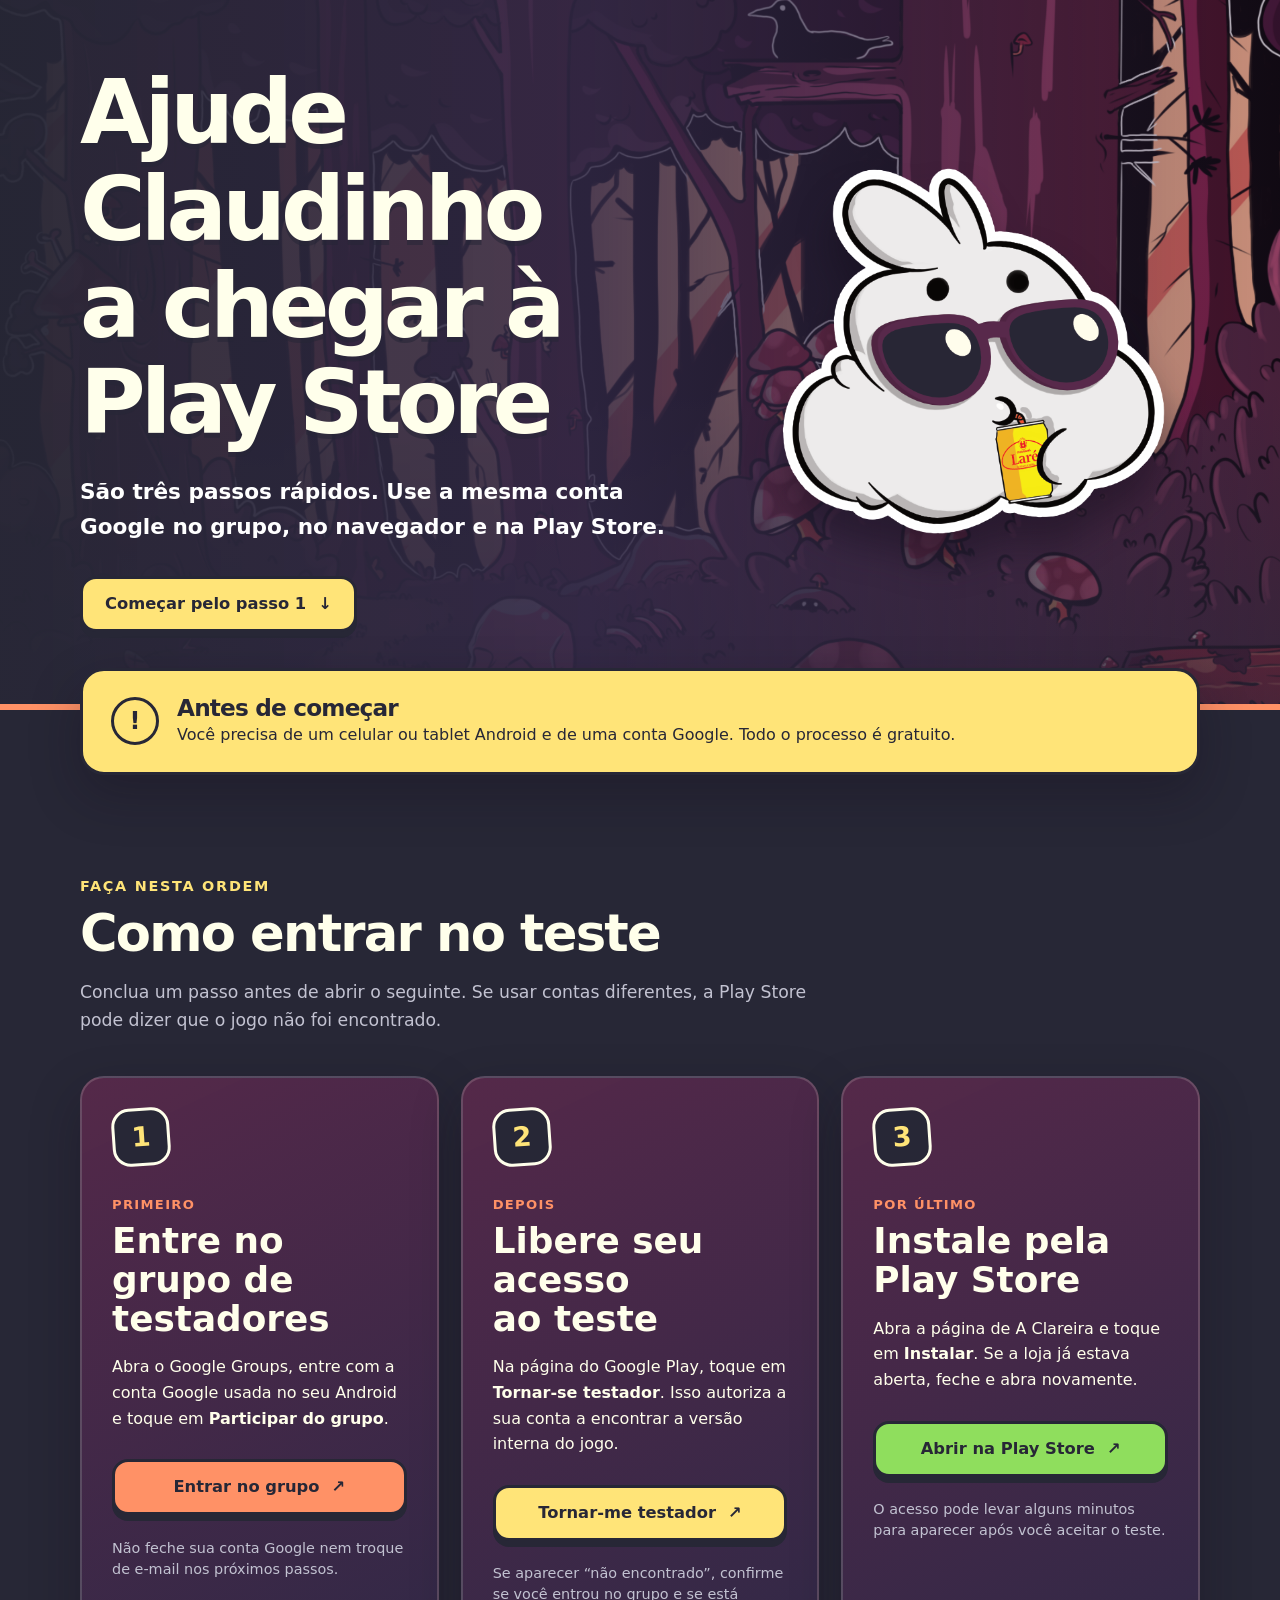
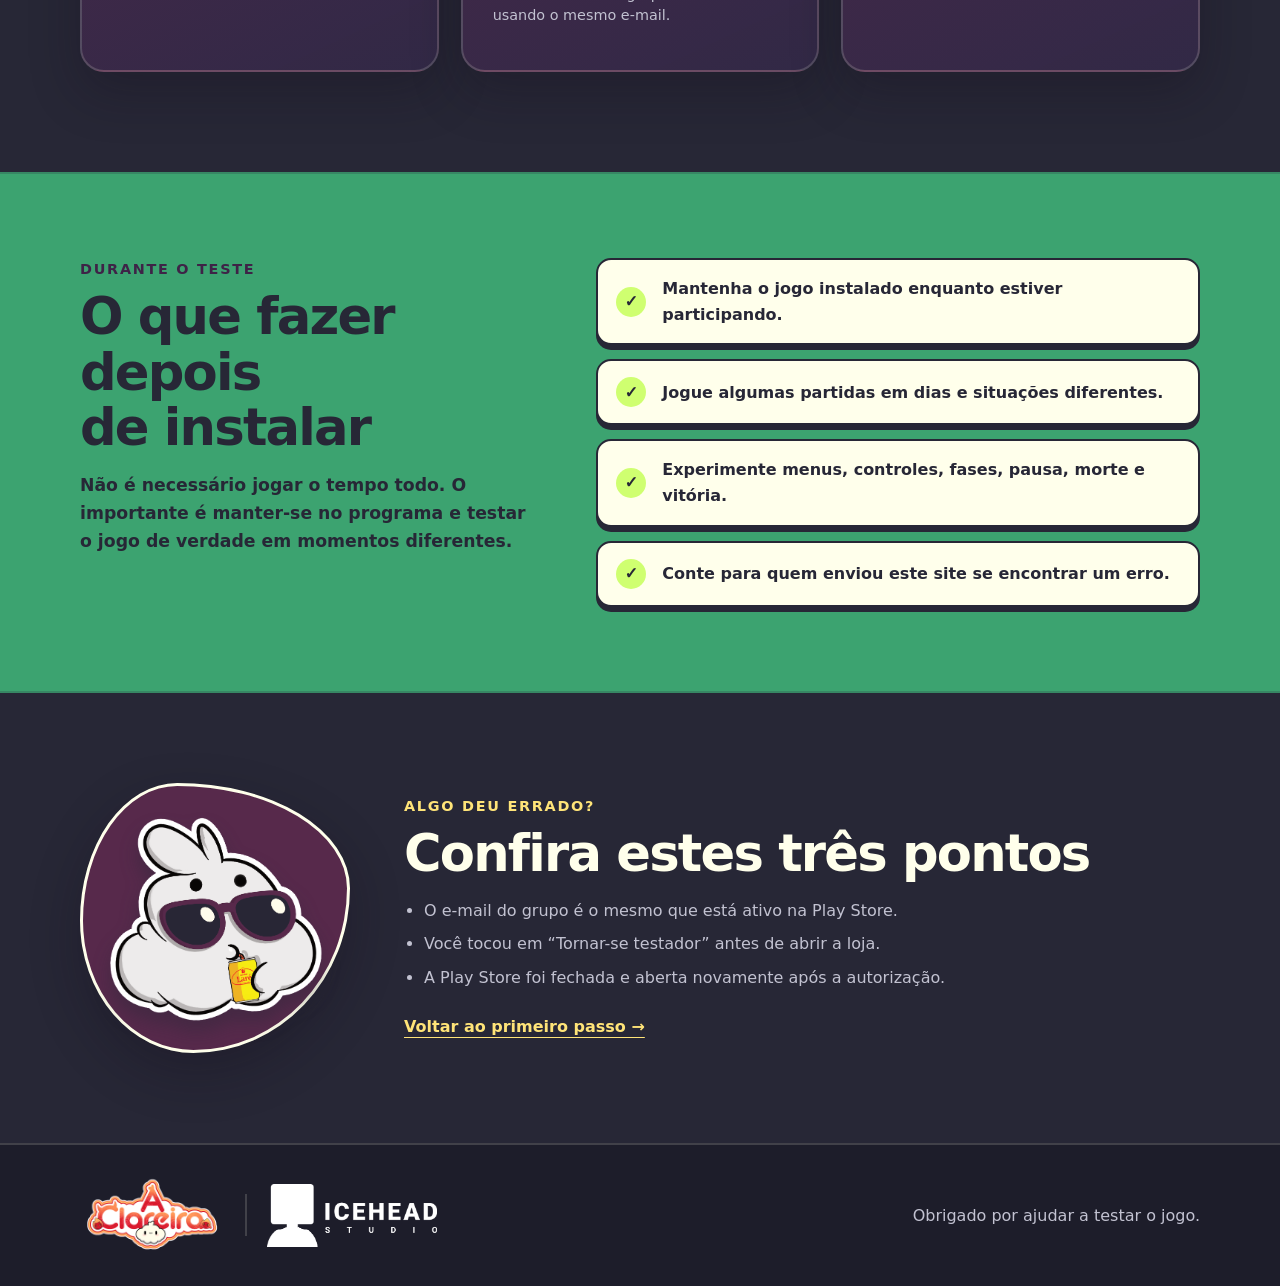
==== index.html @ 4b301a0e "Add files via upload" ====
<!doctype html>
<html lang="pt-BR">
<head>
  <meta charset="utf-8">
  <meta name="viewport" content="width=device-width, initial-scale=1">
  <meta name="theme-color" content="#322947">
  <meta name="description" content="Passo a passo para participar do teste beta de A Clareira no Android.">
  <title>Teste beta — A Clareira</title>
  <link rel="icon" href="assets/claudinho.png" type="image/png">
  <link rel="stylesheet" href="styles.css">
</head>
<body>
  <a class="skip-link" href="#conteudo">Pular para o conteúdo principal</a>
  <header class="hero">
    <div class="hero__shade"></div>
    <div class="hero__content shell">
      <div class="hero__copy">
        <h1>Ajude Claudinho a chegar à Play Store</h1>
        <p class="lead">São três passos rápidos. Use a mesma conta Google no grupo, no navegador e na Play Store.</p>
        <a class="button button--primary" href="#passos">Começar pelo passo 1 <span aria-hidden="true">↓</span></a>
      </div>
      <img class="hero__claudinho" src="assets/claudinho.png" alt="Claudinho, o protagonista de A Clareira">
    </div>
  </header>

  <main id="conteudo" tabindex="-1">
    <section class="quick-note shell" aria-label="Antes de começar">
      <div class="quick-note__icon" aria-hidden="true">!</div>
      <div>
        <h2>Antes de começar</h2>
        <p>Você precisa de um celular ou tablet Android e de uma conta Google. Todo o processo é gratuito.</p>
      </div>
    </section>

    <section class="steps shell" id="passos" aria-labelledby="steps-title">
      <div class="section-heading">
        <p class="eyebrow">Faça nesta ordem</p>
        <h2 id="steps-title">Como entrar no teste</h2>
        <p>Conclua um passo antes de abrir o seguinte. Se usar contas diferentes, a Play Store pode dizer que o jogo não foi encontrado.</p>
      </div>

      <ol class="step-list">
        <li class="step-card">
          <div class="step-card__number" aria-hidden="true">1</div>
          <div class="step-card__body">
            <p class="step-card__label">Primeiro</p>
            <h3>Entre no grupo de testadores</h3>
            <p>Abra o Google Groups, entre com a conta Google usada no seu Android e toque em <strong>Participar do grupo</strong>.</p>
            <a class="button button--hot" data-link="group" href="#" aria-label="Entrar no grupo de testadores, abre em uma nova guia">Entrar no grupo <span aria-hidden="true">↗</span></a>
            <p class="step-card__hint">Não feche sua conta Google nem troque de e-mail nos próximos passos.</p>
          </div>
        </li>

        <li class="step-card">
          <div class="step-card__number" aria-hidden="true">2</div>
          <div class="step-card__body">
            <p class="step-card__label">Depois</p>
            <h3>Libere seu acesso ao teste</h3>
            <p>Na página do Google Play, toque em <strong>Tornar-se testador</strong>. Isso autoriza a sua conta a encontrar a versão interna do jogo.</p>
            <a class="button button--sun" data-link="permission" href="#" aria-label="Tornar-me testador no Google Play, abre em uma nova guia">Tornar-me testador <span aria-hidden="true">↗</span></a>
            <p class="step-card__hint">Se aparecer “não encontrado”, confirme se você entrou no grupo e se está usando o mesmo e-mail.</p>
          </div>
        </li>

        <li class="step-card">
          <div class="step-card__number" aria-hidden="true">3</div>
          <div class="step-card__body">
            <p class="step-card__label">Por último</p>
            <h3>Instale pela Play Store</h3>
            <p>Abra a página de A Clareira e toque em <strong>Instalar</strong>. Se a loja já estava aberta, feche e abra novamente.</p>
            <a class="button button--green" data-link="store" href="#" aria-label="Abrir A Clareira na Play Store, abre em uma nova guia">Abrir na Play Store <span aria-hidden="true">↗</span></a>
            <p class="step-card__hint">O acesso pode levar alguns minutos para aparecer após você aceitar o teste.</p>
          </div>
        </li>
      </ol>
    </section>

    <section class="test-guide">
      <div class="shell test-guide__grid">
        <div>
          <p class="eyebrow">Durante o teste</p>
          <h2>O que fazer depois de instalar</h2>
          <p>Não é necessário jogar o tempo todo. O importante é manter-se no programa e testar o jogo de verdade em momentos diferentes.</p>
        </div>
        <ul class="check-list">
          <li><span aria-hidden="true">✓</span> Mantenha o jogo instalado enquanto estiver participando.</li>
          <li><span aria-hidden="true">✓</span> Jogue algumas partidas em dias e situações diferentes.</li>
          <li><span aria-hidden="true">✓</span> Experimente menus, controles, fases, pausa, morte e vitória.</li>
          <li><span aria-hidden="true">✓</span> Conte para quem enviou este site se encontrar um erro.</li>
        </ul>
      </div>
    </section>

    <section class="help shell" aria-labelledby="help-title">
      <div class="help__art" aria-hidden="true">
        <img src="assets/claudinho.png" alt="">
      </div>
      <div>
        <p class="eyebrow">Algo deu errado?</p>
        <h2 id="help-title">Confira estes três pontos</h2>
        <ul>
          <li>O e-mail do grupo é o mesmo que está ativo na Play Store.</li>
          <li>Você tocou em “Tornar-se testador” antes de abrir a loja.</li>
          <li>A Play Store foi fechada e aberta novamente após a autorização.</li>
        </ul>
        <a class="text-link" data-link="group" href="#" aria-label="Voltar ao Google Groups para repetir o primeiro passo, abre em uma nova guia">Voltar ao primeiro passo →</a>
      </div>
    </section>
  </main>

  <footer>
    <div class="shell footer__inner">
      <div class="footer__brands">
        <img class="footer__game-logo" src="assets/logo.png" alt="A Clareira">
        <span class="footer__divider" aria-hidden="true"></span>
        <img class="footer__ice-logo" src="assets/treco%202.png" alt="ICE Head Studio">
      </div>
      <p>Obrigado por ajudar a testar o jogo.</p>
    </div>
  </footer>

  <script src="links.js"></script>
  <script src="script.js"></script>
</body>
</html>
---- styles.css ----
:root {
  --plum-950: #272736;
  --plum-900: #322947;
  --plum-800: #3e2347;
  --plum-700: #57294b;
  --wine: #8c3f5d;
  --red: #eb564b;
  --coral: #ff9166;
  --orange: #f2a65e;
  --sun: #ffe478;
  --lime: #cfff70;
  --leaf: #8fde5d;
  --forest: #3ca370;
  --cyan: #66ffe3;
  --paper: #ffffeb;
  --muted: #c2c2d1;
  --ink: #272736;
  --line: rgba(255, 255, 235, .16);
  --shadow: 0 20px 50px rgba(20, 12, 28, .3);
  --radius: 24px;
}

* { box-sizing: border-box; }

html { scroll-behavior: smooth; }

body {
  margin: 0;
  color: var(--paper);
  background: var(--plum-950);
  font-family: "Arial Rounded MT Bold", "Trebuchet MS", system-ui, sans-serif;
  font-size: 1rem;
  line-height: 1.6;
}

.skip-link {
  position: fixed;
  z-index: 100;
  top: 12px;
  left: 12px;
  padding: 12px 16px;
  border: 3px solid var(--plum-950);
  border-radius: 10px;
  background: var(--sun);
  color: var(--plum-950);
  font-weight: 900;
  transform: translateY(-180%);
}

.skip-link:focus {
  transform: translateY(0);
  outline: 4px solid var(--cyan);
  outline-offset: 3px;
}

#conteudo:focus { outline: none; }

img { display: block; max-width: 100%; }
a { color: inherit; }

.shell {
  width: min(1120px, calc(100% - 32px));
  margin-inline: auto;
}

.hero {
  position: relative;
  min-height: 700px;
  overflow: hidden;
  background: var(--plum-900) url("assets/forest.png") center / cover no-repeat;
  border-bottom: 6px solid var(--coral);
}

.hero__shade {
  position: absolute;
  inset: 0;
  background:
    linear-gradient(90deg, rgba(39, 39, 54, .97) 0%, rgba(50, 41, 71, .86) 46%, rgba(62, 35, 71, .25) 100%),
    linear-gradient(0deg, rgba(39, 39, 54, .7), transparent 45%);
}

.hero__content {
  position: relative;
  min-height: 700px;
  display: grid;
  grid-template-columns: minmax(0, 1.15fr) minmax(280px, .85fr);
  align-items: center;
  gap: 48px;
  padding-block: 64px 72px;
}

.hero__logo {
  position: absolute;
  top: 30px;
  left: 0;
  width: 250px;
}

.hero__copy { max-width: 690px; }

.eyebrow {
  margin: 0 0 8px;
  color: var(--sun);
  font-size: .9rem;
  font-weight: 900;
  letter-spacing: .12em;
  text-transform: uppercase;
}

h1, h2, h3 {
  margin: 0;
  text-wrap: balance;
  line-height: 1.08;
}

h1 {
  max-width: 760px;
  font-size: clamp(2.7rem, 7vw, 5.7rem);
  letter-spacing: -.055em;
  text-shadow: 0 5px 0 rgba(39, 39, 54, .55);
}

h2 { font-size: clamp(2rem, 4vw, 3.35rem); letter-spacing: -.035em; }
h3 { font-size: clamp(1.55rem, 2.8vw, 2.25rem); }

.lead {
  max-width: 670px;
  margin: 24px 0 32px;
  color: #fff;
  font-family: system-ui, sans-serif;
  font-size: clamp(1.1rem, 2vw, 1.35rem);
  font-weight: 650;
}

.hero__claudinho {
  justify-self: center;
  width: min(390px, 90%);
  filter: drop-shadow(0 28px 18px rgba(20, 12, 28, .46));
  animation: float 4s ease-in-out infinite;
}

.button {
  display: inline-flex;
  min-height: 56px;
  align-items: center;
  justify-content: center;
  gap: 12px;
  padding: 14px 22px;
  border: 3px solid var(--plum-950);
  border-radius: 16px;
  box-shadow: 0 6px 0 var(--plum-950);
  color: var(--ink);
  font-size: 1.02rem;
  font-weight: 900;
  line-height: 1.2;
  text-align: center;
  text-decoration: none;
  transition: transform .16s ease, box-shadow .16s ease, filter .16s ease;
}

.button:hover { transform: translateY(-2px); box-shadow: 0 8px 0 var(--plum-950); filter: saturate(1.12); }
.button:active { transform: translateY(4px); box-shadow: 0 2px 0 var(--plum-950); }
.button:focus-visible, .text-link:focus-visible { outline: 4px solid var(--cyan); outline-offset: 4px; }
.button--primary { background: var(--sun); }
.button--hot { background: var(--coral); }
.button--sun { background: var(--sun); }
.button--green { background: var(--leaf); }

.quick-note {
  position: relative;
  z-index: 2;
  display: grid;
  grid-template-columns: auto 1fr;
  gap: 18px;
  align-items: center;
  margin-top: -42px;
  padding: 24px 28px;
  border: 3px solid var(--plum-950);
  border-radius: var(--radius);
  background: var(--sun);
  box-shadow: var(--shadow);
  color: var(--ink);
}

.quick-note__icon {
  display: grid;
  width: 48px;
  height: 48px;
  place-items: center;
  border: 3px solid var(--ink);
  border-radius: 50%;
  font-size: 1.5rem;
  font-weight: 900;
}

.quick-note h2 { font-size: 1.45rem; }
.quick-note p { margin: 2px 0 0; font-family: system-ui, sans-serif; }

.steps { padding-block: 100px; }
.section-heading { max-width: 760px; margin-bottom: 42px; }
.section-heading > p:last-child { margin: 18px 0 0; color: var(--muted); font-family: system-ui, sans-serif; font-size: 1.08rem; }

.step-list {
  display: grid;
  grid-template-columns: repeat(3, 1fr);
  gap: 22px;
  margin: 0;
  padding: 0;
  list-style: none;
}

.step-card {
  position: relative;
  min-width: 0;
  padding: 30px;
  border: 2px solid var(--line);
  border-radius: var(--radius);
  background: linear-gradient(155deg, rgba(87, 41, 75, .95), rgba(50, 41, 71, .97));
  box-shadow: var(--shadow);
}

.step-card__number {
  display: grid;
  width: 58px;
  height: 58px;
  margin-bottom: 28px;
  place-items: center;
  border: 3px solid var(--paper);
  border-radius: 18px;
  background: var(--plum-950);
  color: var(--sun);
  font-size: 1.7rem;
  font-weight: 900;
  transform: rotate(-4deg);
}

.step-card__label {
  margin: 0 0 7px;
  color: var(--coral);
  font-size: .82rem;
  font-weight: 900;
  letter-spacing: .1em;
  text-transform: uppercase;
}

.step-card__body > p:not(.step-card__label) { font-family: system-ui, sans-serif; }
.step-card__body > .button { width: 100%; margin-block: 12px 8px; }
.step-card__hint { color: var(--muted); font-size: .9rem; line-height: 1.45; }

.test-guide {
  padding-block: 84px;
  border-block: 2px solid rgba(39, 39, 54, .22);
  background: var(--forest);
  color: var(--ink);
}

.test-guide .eyebrow { color: var(--plum-800); }
.test-guide__grid { display: grid; grid-template-columns: .85fr 1.15fr; gap: 70px; align-items: start; }
.test-guide__grid > div > p:last-child { font-family: system-ui, sans-serif; font-size: 1.08rem; font-weight: 650; }

.check-list { display: grid; gap: 14px; margin: 0; padding: 0; list-style: none; }
.check-list li {
  display: grid;
  grid-template-columns: 34px 1fr;
  gap: 12px;
  align-items: center;
  padding: 16px 18px;
  border: 2px solid var(--ink);
  border-radius: 15px;
  background: var(--paper);
  box-shadow: 0 5px 0 var(--ink);
  font-family: system-ui, sans-serif;
  font-weight: 760;
}

.check-list span { display: grid; width: 30px; height: 30px; place-items: center; border-radius: 50%; background: var(--lime); font-weight: 950; }

.help {
  display: grid;
  grid-template-columns: 270px minmax(0, 1fr);
  gap: 54px;
  align-items: center;
  padding-block: 90px;
}

.help__art {
  display: grid;
  aspect-ratio: 1;
  place-items: center;
  border: 3px solid var(--paper);
  border-radius: 36% 64% 58% 42% / 51% 39% 61% 49%;
  background: var(--plum-700);
  box-shadow: var(--shadow);
}

.help__art img { width: 82%; filter: drop-shadow(0 12px 9px rgba(39, 39, 54, .4)); }
.help ul { padding-left: 1.25rem; font-family: system-ui, sans-serif; color: var(--muted); }
.help li + li { margin-top: 8px; }
.text-link { display: inline-block; margin-top: 8px; color: var(--sun); font-weight: 900; text-underline-offset: 5px; }

footer { padding-block: 30px; border-top: 2px solid var(--line); background: #1d1d2a; }
.footer__inner { display: flex; align-items: center; justify-content: space-between; gap: 24px; }
.footer__brands { display: flex; align-items: center; gap: 20px; }
.footer__game-logo { width: 145px; }
.footer__ice-logo { width: 170px; height: auto; }
.footer__divider { width: 2px; height: 42px; background: var(--line); }
.footer__inner p { margin: 0; color: var(--muted); font-family: system-ui, sans-serif; }

@keyframes float {
  0%, 100% { transform: translateY(0) rotate(-1deg); }
  50% { transform: translateY(-18px) rotate(1deg); }
}

@media (max-width: 850px) {
  .hero, .hero__content { min-height: 760px; }
  .hero__content {
    grid-template-columns: 1fr;
    grid-template-rows: auto auto;
    align-content: start;
    gap: 26px;
    padding-block: 24px 72px;
  }
  .hero__shade { background: linear-gradient(0deg, rgba(39, 39, 54, .98) 0%, rgba(50, 41, 71, .84) 65%, rgba(62, 35, 71, .5) 100%); }
  .hero__logo {
    position: static;
    width: min(280px, 76vw);
    justify-self: center;
    transform: none;
  }
  .hero__copy { text-align: center; }
  .hero__claudinho { display: none; }
  .step-list { grid-template-columns: 1fr; }
  .test-guide__grid { grid-template-columns: 1fr; gap: 34px; }
}

@media (max-width: 620px) {
  .shell { width: min(100% - 22px, 1120px); }
  .hero, .hero__content { min-height: 680px; }
  .hero__content { padding-inline: 6px; }
  h1 { font-size: clamp(2.55rem, 14vw, 4rem); }
  .button { width: 100%; }
  .quick-note { grid-template-columns: 1fr; margin-top: -30px; padding: 22px; }
  .steps { padding-block: 76px; }
  .step-card { padding: 24px 20px; }
  .help { grid-template-columns: 1fr; padding-block: 70px; }
  .help__art { width: 190px; margin-inline: auto; }
  .footer__inner { flex-direction: column; text-align: center; }
  .footer__brands { justify-content: center; flex-wrap: wrap; }
}

@media (forced-colors: active) {
  .button, .skip-link { border: 2px solid ButtonText; }
  .step-card, .quick-note { border: 2px solid CanvasText; }
}

@media (prefers-reduced-motion: reduce) {
  html { scroll-behavior: auto; }
  *, *::before, *::after { animation-duration: .01ms !important; animation-iteration-count: 1 !important; transition-duration: .01ms !important; }
}
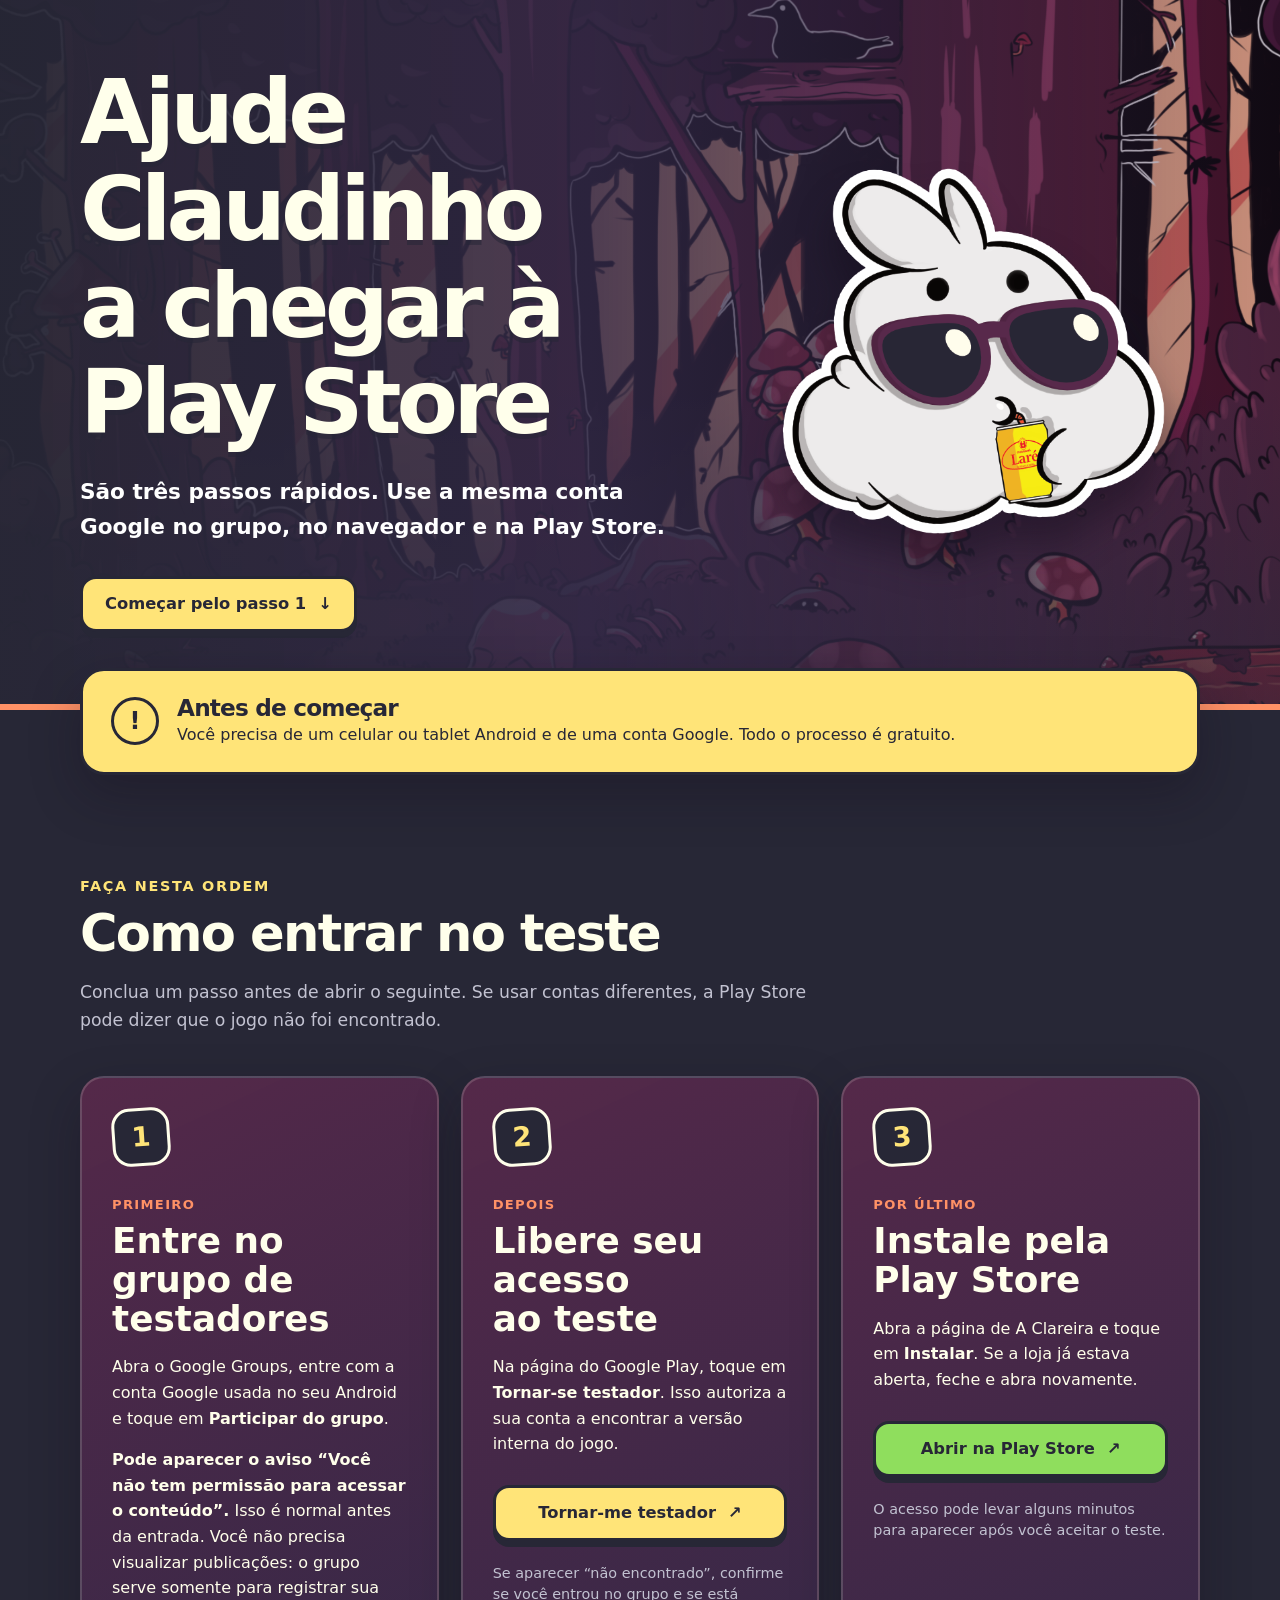
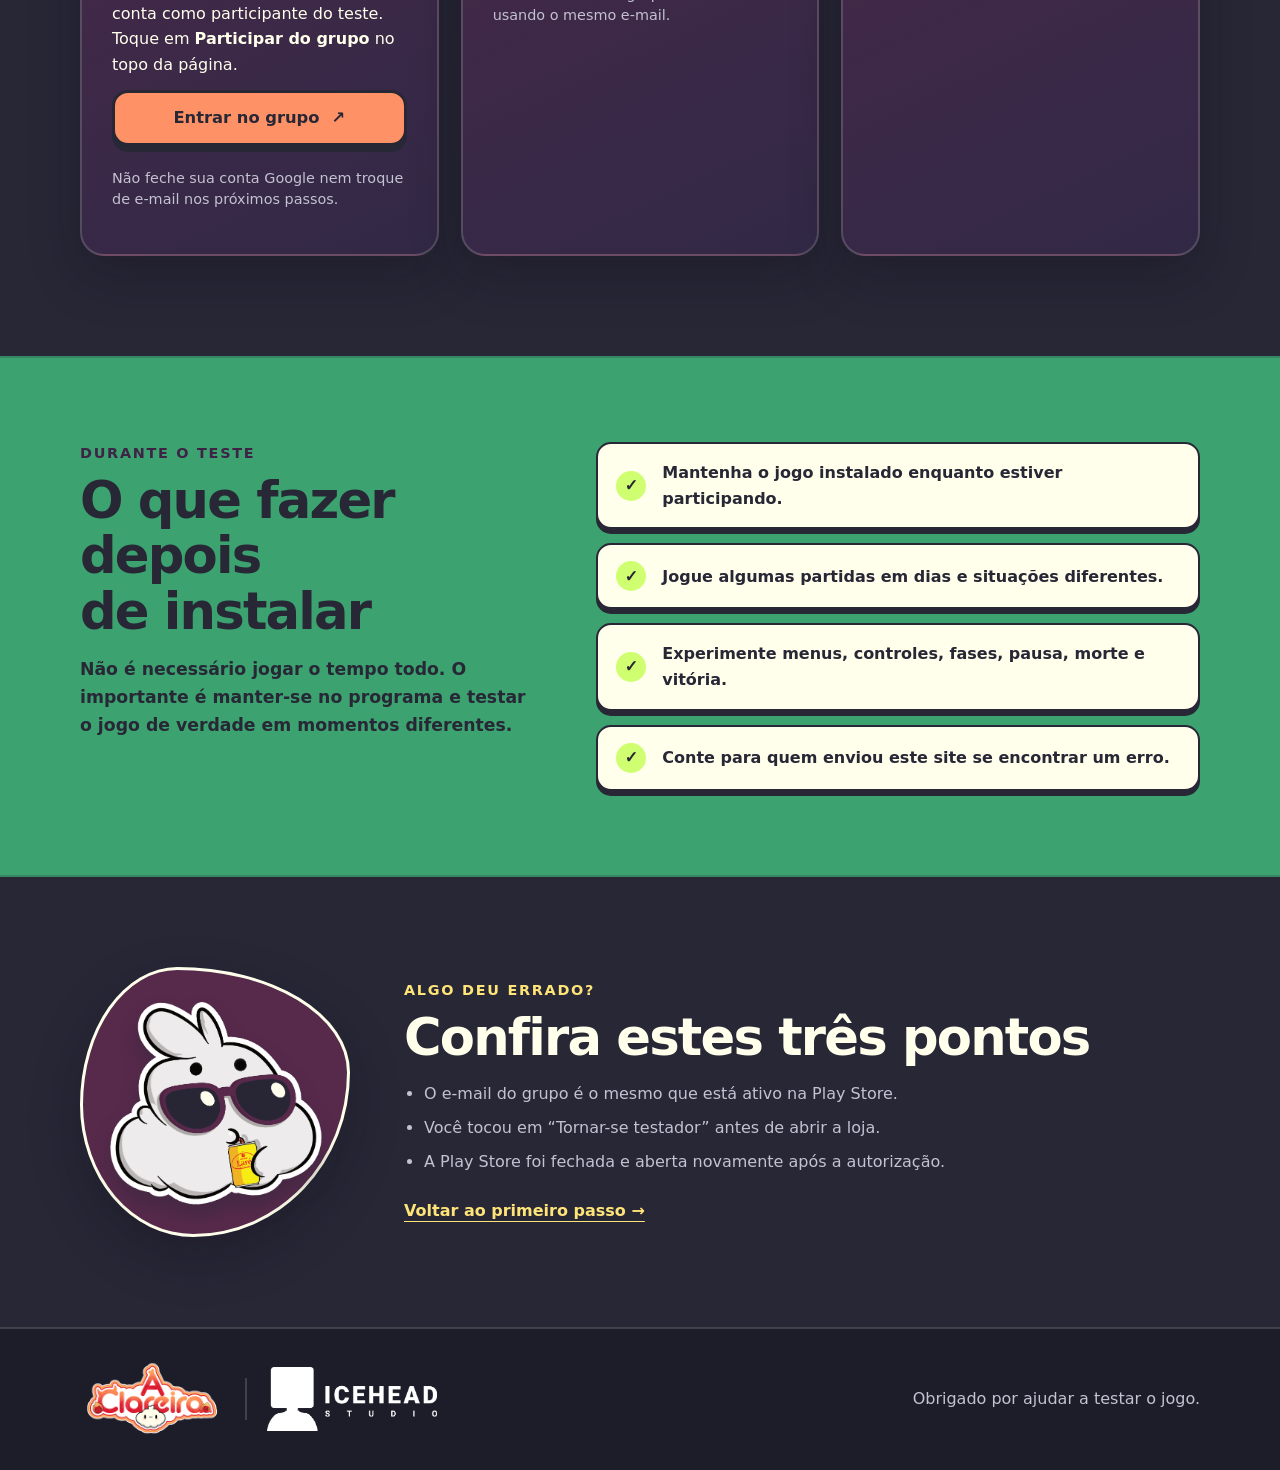
==== commit e9f2fbce: "Update index.html" ====
--- a/index.html
+++ b/index.html
@@ -46,6 +46,10 @@
             <p class="step-card__label">Primeiro</p>
             <h3>Entre no grupo de testadores</h3>
             <p>Abra o Google Groups, entre com a conta Google usada no seu Android e toque em <strong>Participar do grupo</strong>.</p>
+            <div class="step-card__notice" role="note">
+              <strong>Pode aparecer o aviso “Você não tem permissão para acessar o conteúdo”.</strong>
+              <span>Isso é normal antes da entrada. Você não precisa visualizar publicações: o grupo serve somente para registrar sua conta como participante do teste. Toque em <strong>Participar do grupo</strong> no topo da página.</span>
+            </div>
             <a class="button button--hot" data-link="group" href="#" aria-label="Entrar no grupo de testadores, abre em uma nova guia">Entrar no grupo <span aria-hidden="true">↗</span></a>
             <p class="step-card__hint">Não feche sua conta Google nem troque de e-mail nos próximos passos.</p>
           </div>
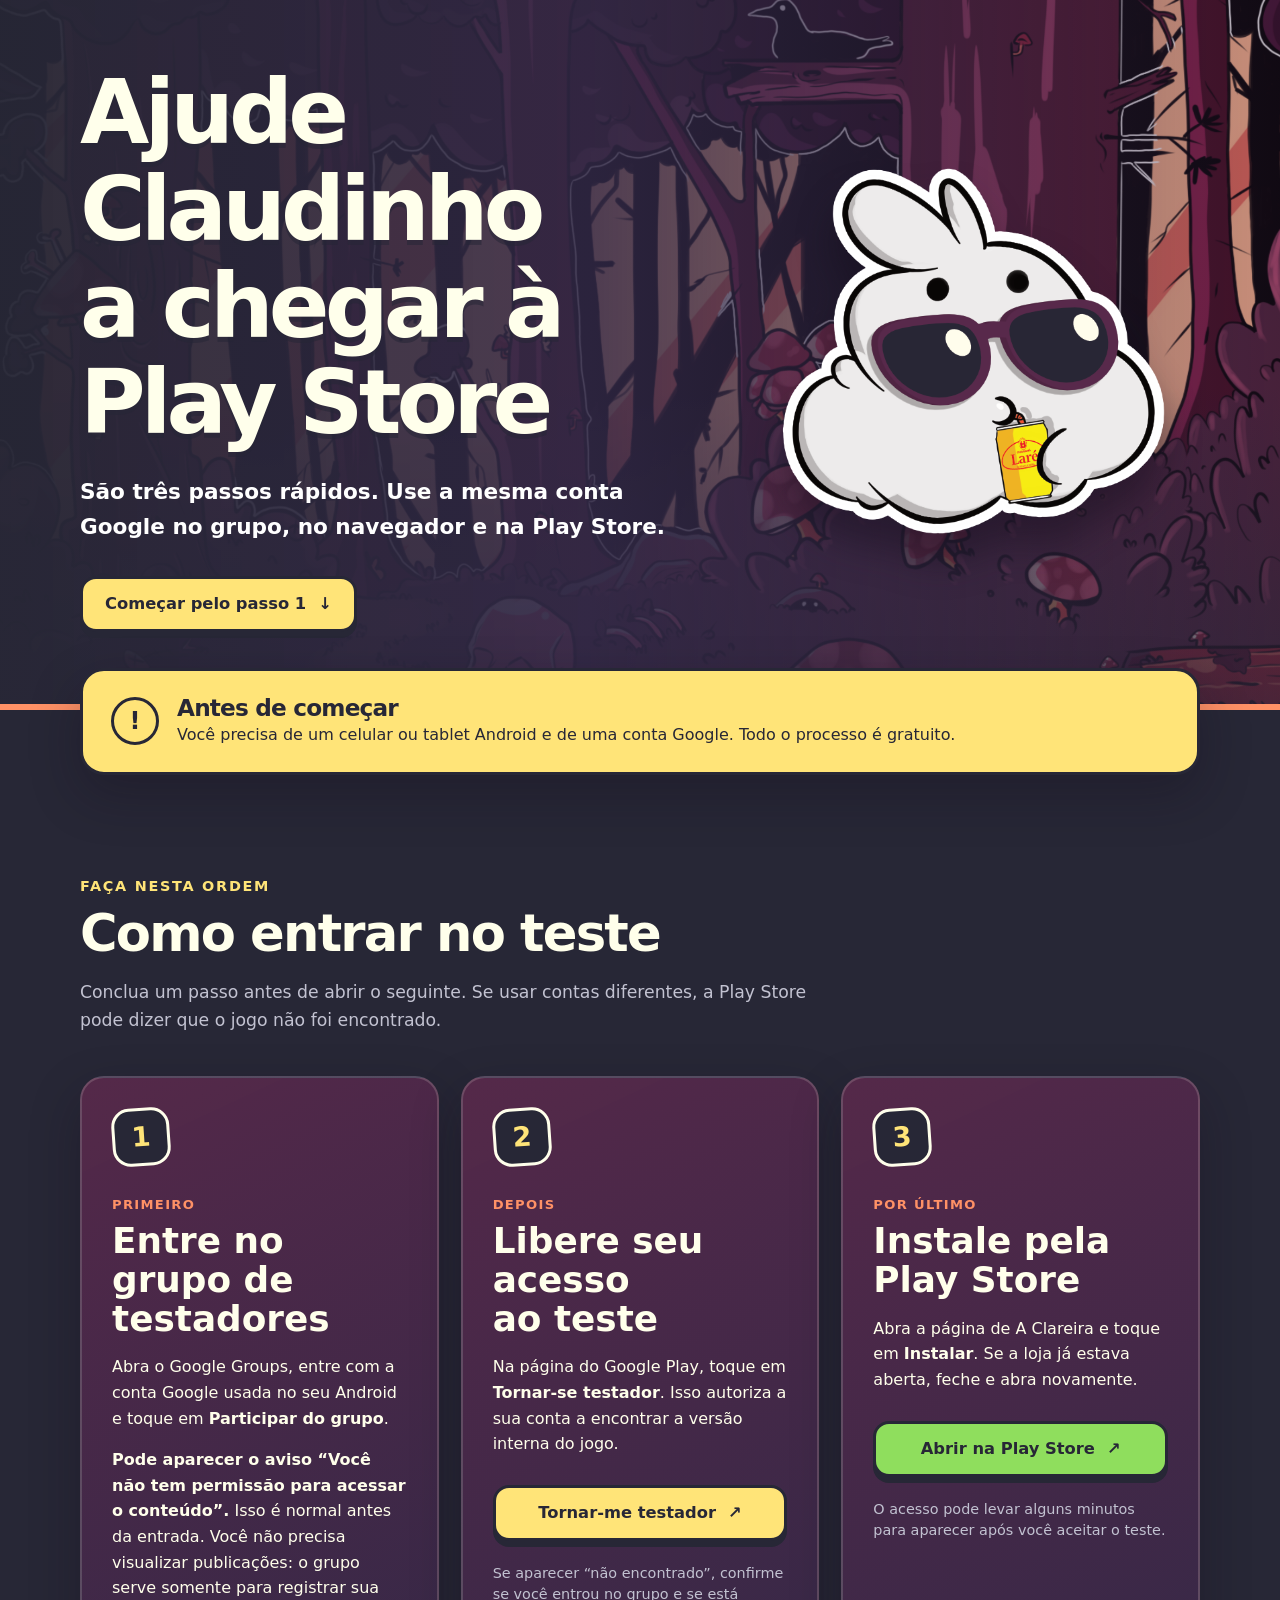
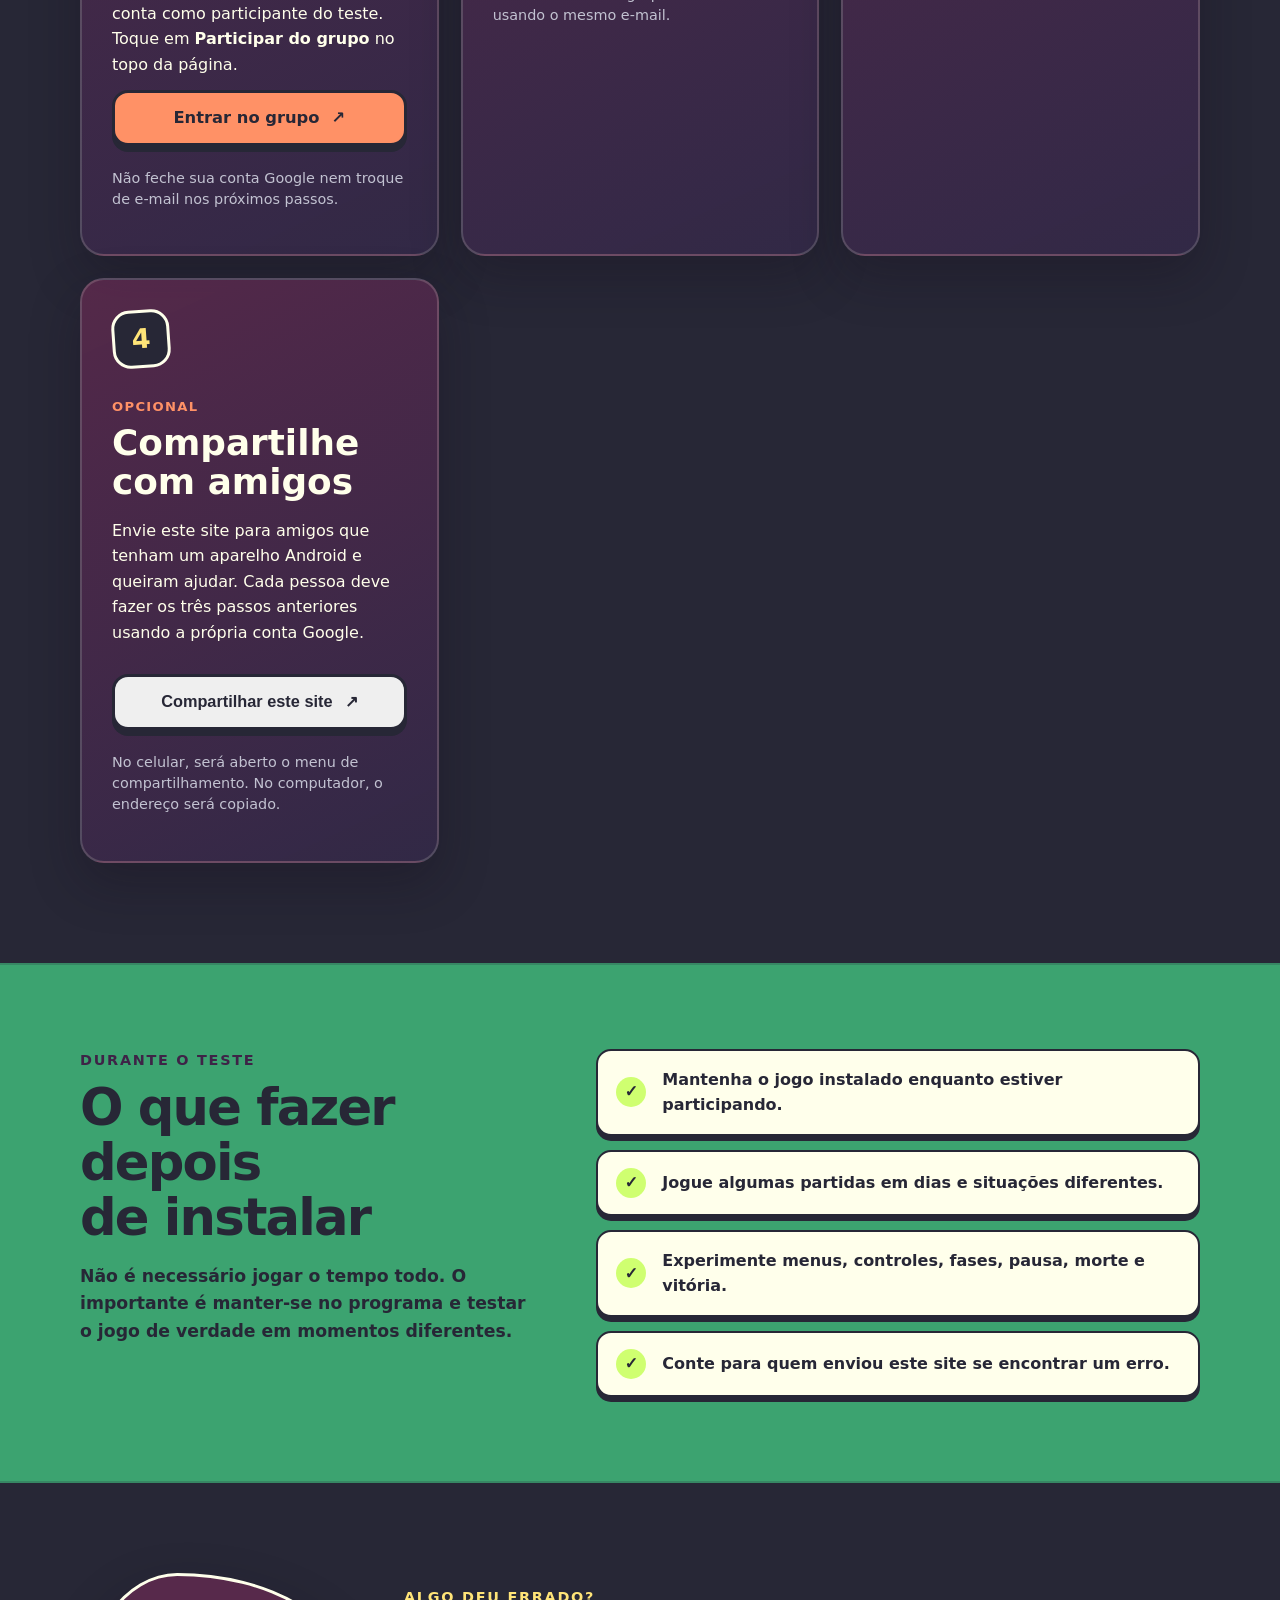
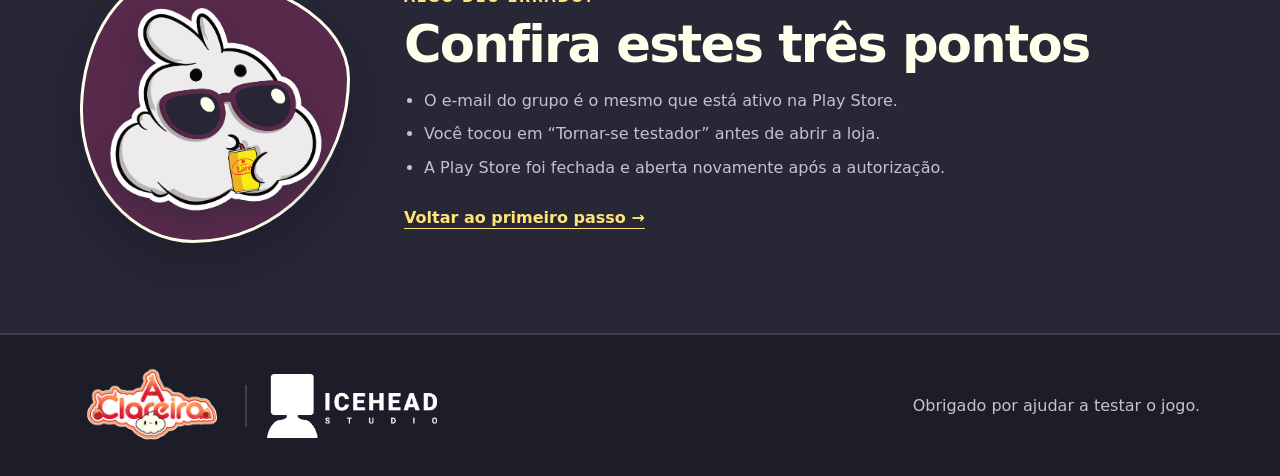
==== commit e00ec1a4: "Add sharing step for optional site promotion Added optional step to share the site with friends, inc" ====
--- a/index.html
+++ b/index.html
@@ -76,6 +76,18 @@
             <p class="step-card__hint">O acesso pode levar alguns minutos para aparecer após você aceitar o teste.</p>
           </div>
         </li>
+
+        <li class="step-card step-card--optional">
+          <div class="step-card__number" aria-hidden="true">4</div>
+          <div class="step-card__body">
+            <p class="step-card__label">Opcional</p>
+            <h3>Compartilhe com amigos</h3>
+            <p>Envie este site para amigos que tenham um aparelho Android e queiram ajudar. Cada pessoa deve fazer os três passos anteriores usando a própria conta Google.</p>
+            <button class="button button--share" id="share-site" type="button" aria-describedby="share-hint share-status">Compartilhar este site <span aria-hidden="true">↗</span></button>
+            <p class="step-card__hint" id="share-hint">No celular, será aberto o menu de compartilhamento. No computador, o endereço será copiado.</p>
+            <p class="share-status" id="share-status" role="status" aria-live="polite"></p>
+          </div>
+        </li>
       </ol>
     </section>
 
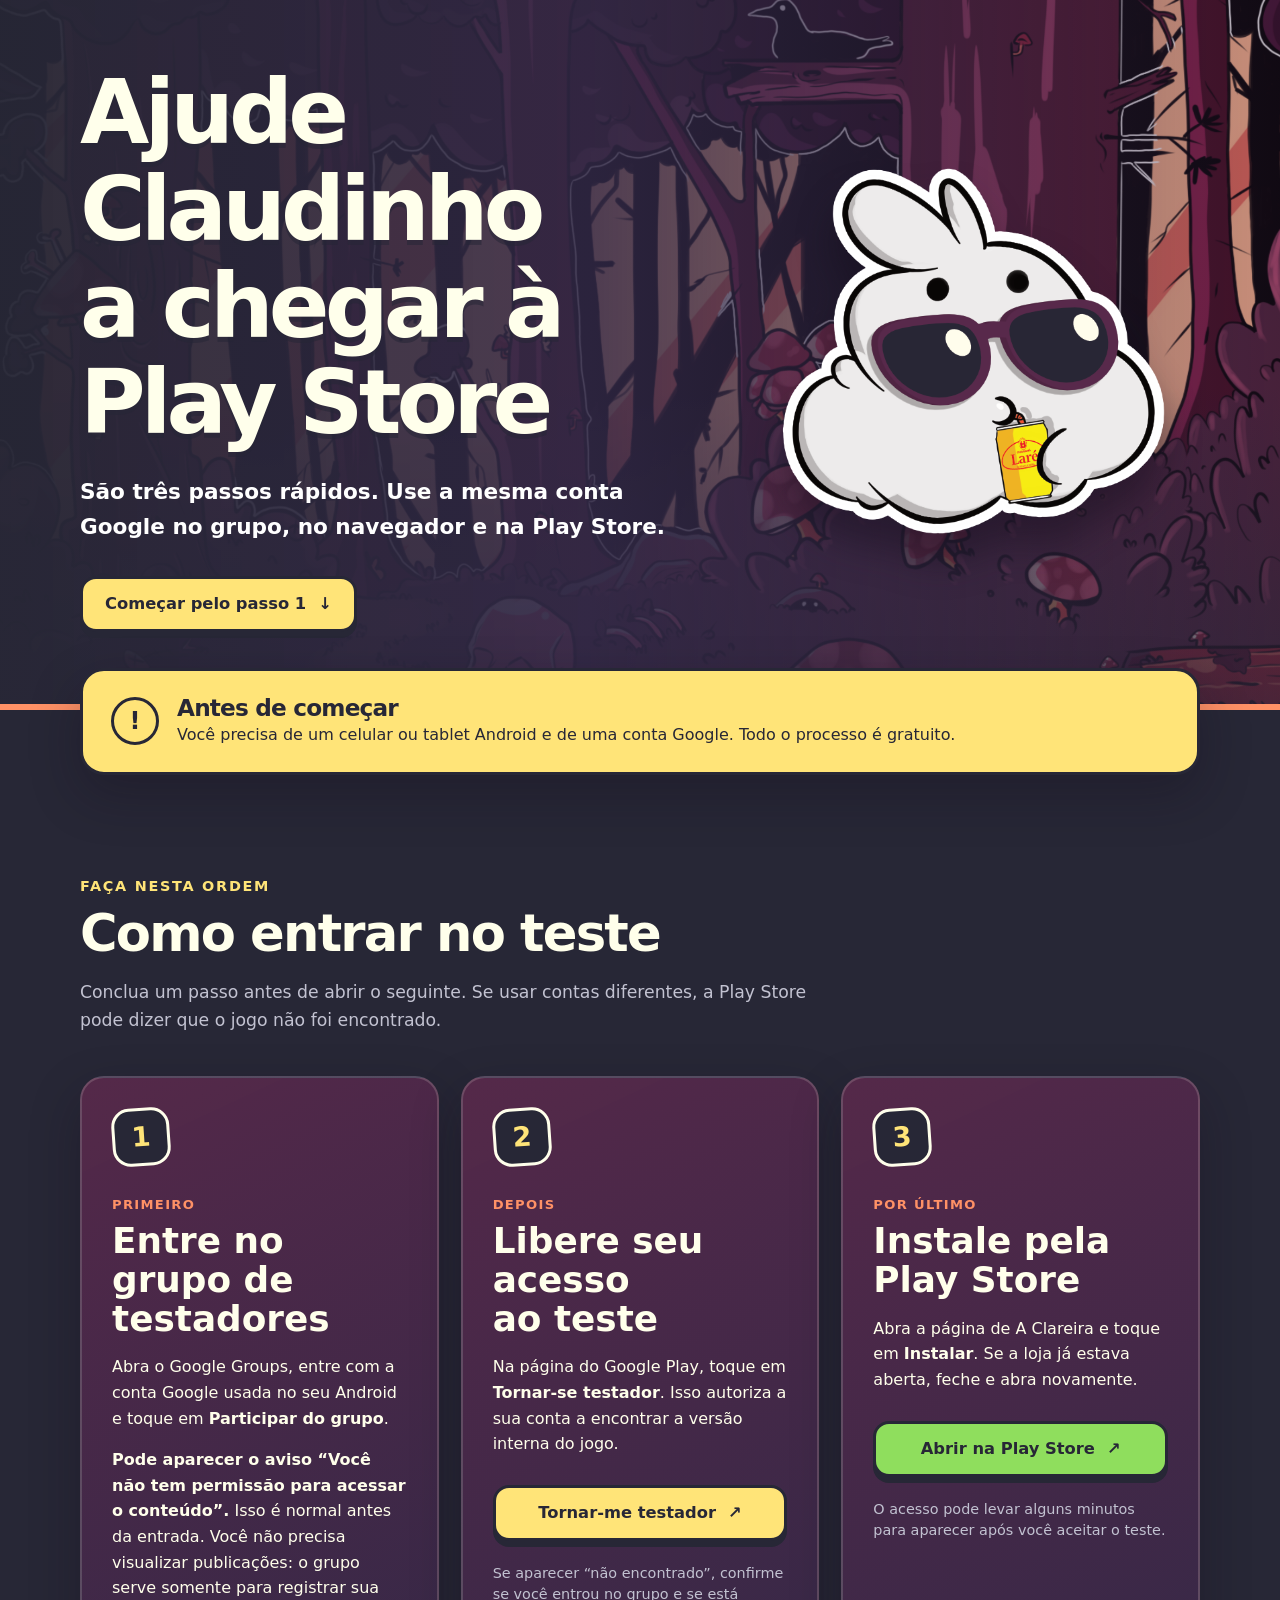
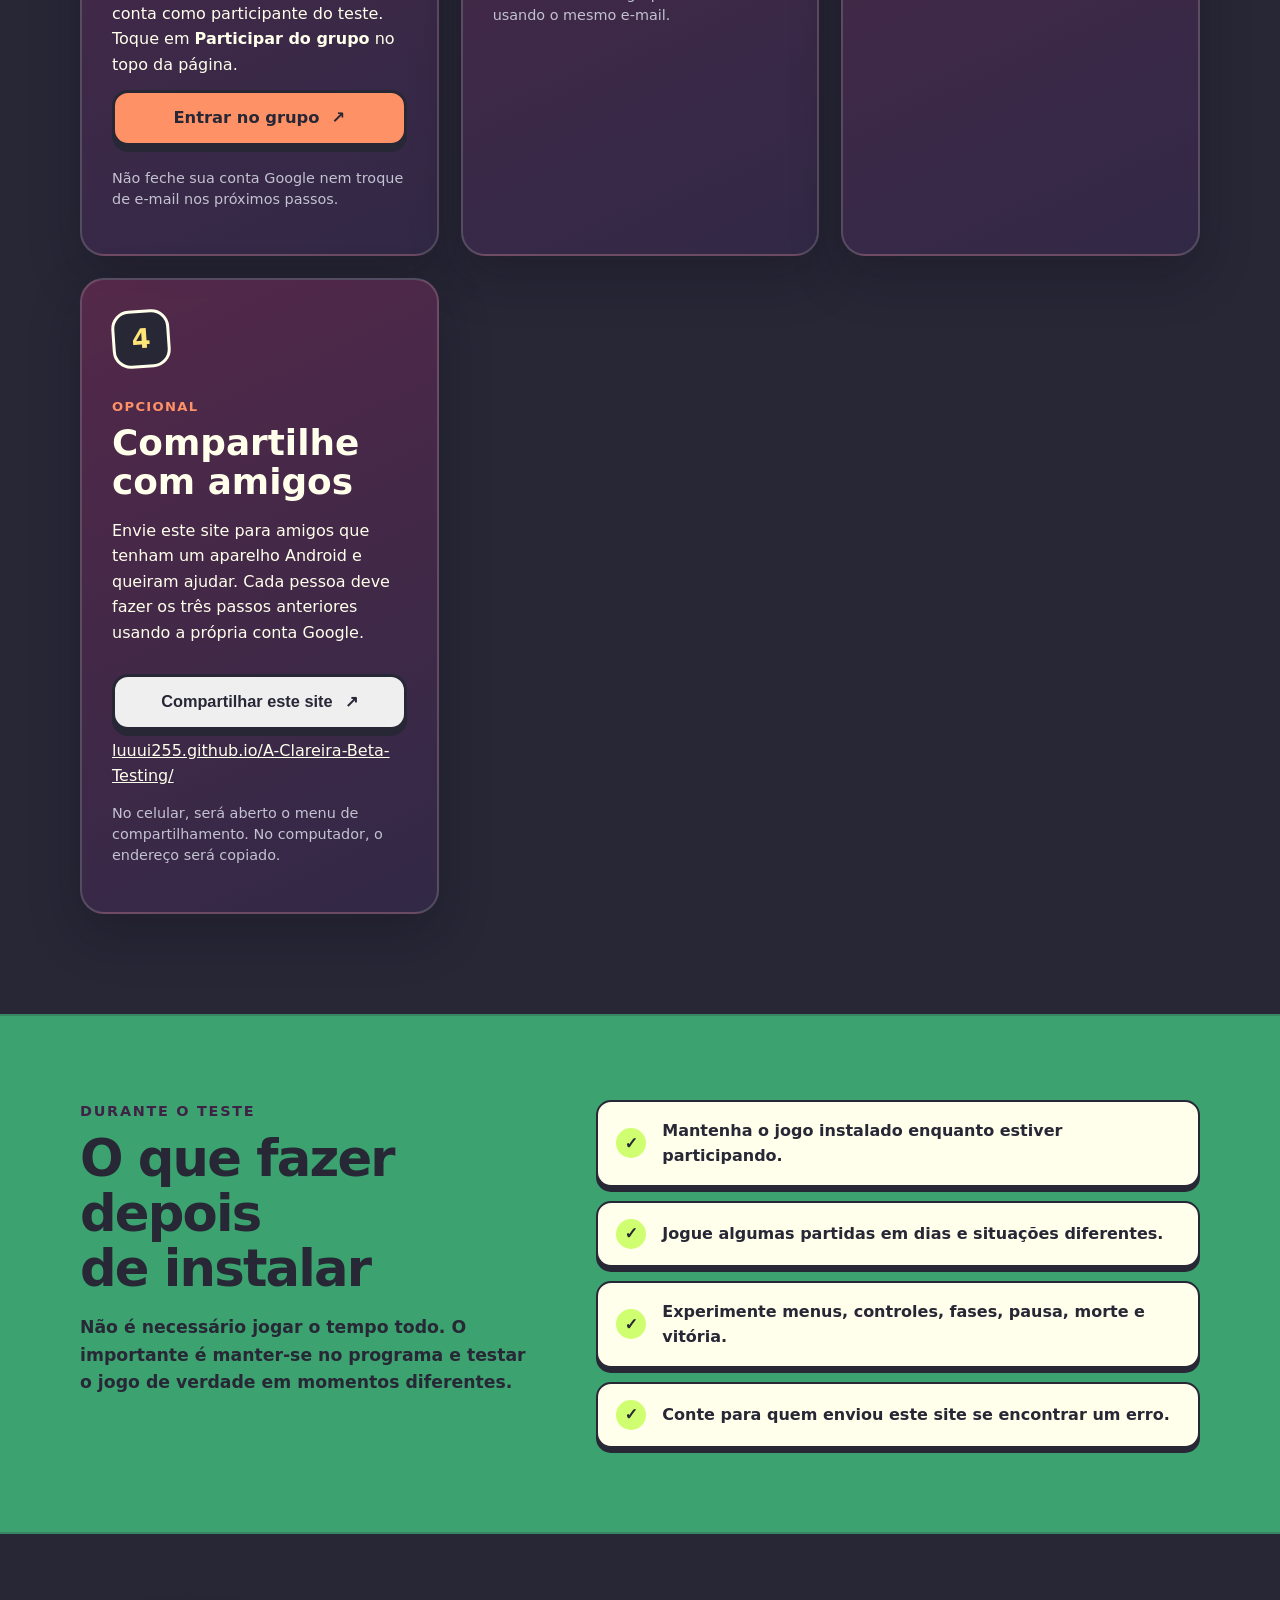
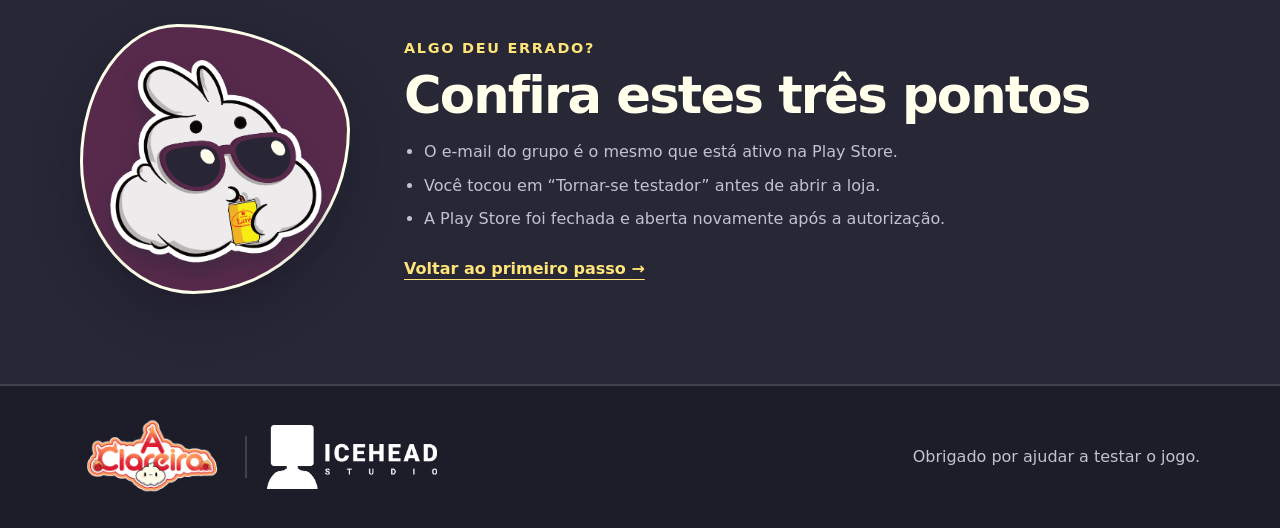
==== commit 683b2b8a: "Add share link for A Clareira Beta Testing site" ====
--- a/index.html
+++ b/index.html
@@ -84,6 +84,7 @@
             <h3>Compartilhe com amigos</h3>
             <p>Envie este site para amigos que tenham um aparelho Android e queiram ajudar. Cada pessoa deve fazer os três passos anteriores usando a própria conta Google.</p>
             <button class="button button--share" id="share-site" type="button" aria-describedby="share-hint share-status">Compartilhar este site <span aria-hidden="true">↗</span></button>
+            <a class="share-address" href="https://luuui255.github.io/A-Clareira-Beta-Testing/" target="_blank" rel="noopener noreferrer" aria-label="Abrir o endereço do site de teste de A Clareira em uma nova guia">luuui255.github.io/A-Clareira-Beta-Testing/</a>
             <p class="step-card__hint" id="share-hint">No celular, será aberto o menu de compartilhamento. No computador, o endereço será copiado.</p>
             <p class="share-status" id="share-status" role="status" aria-live="polite"></p>
           </div>
